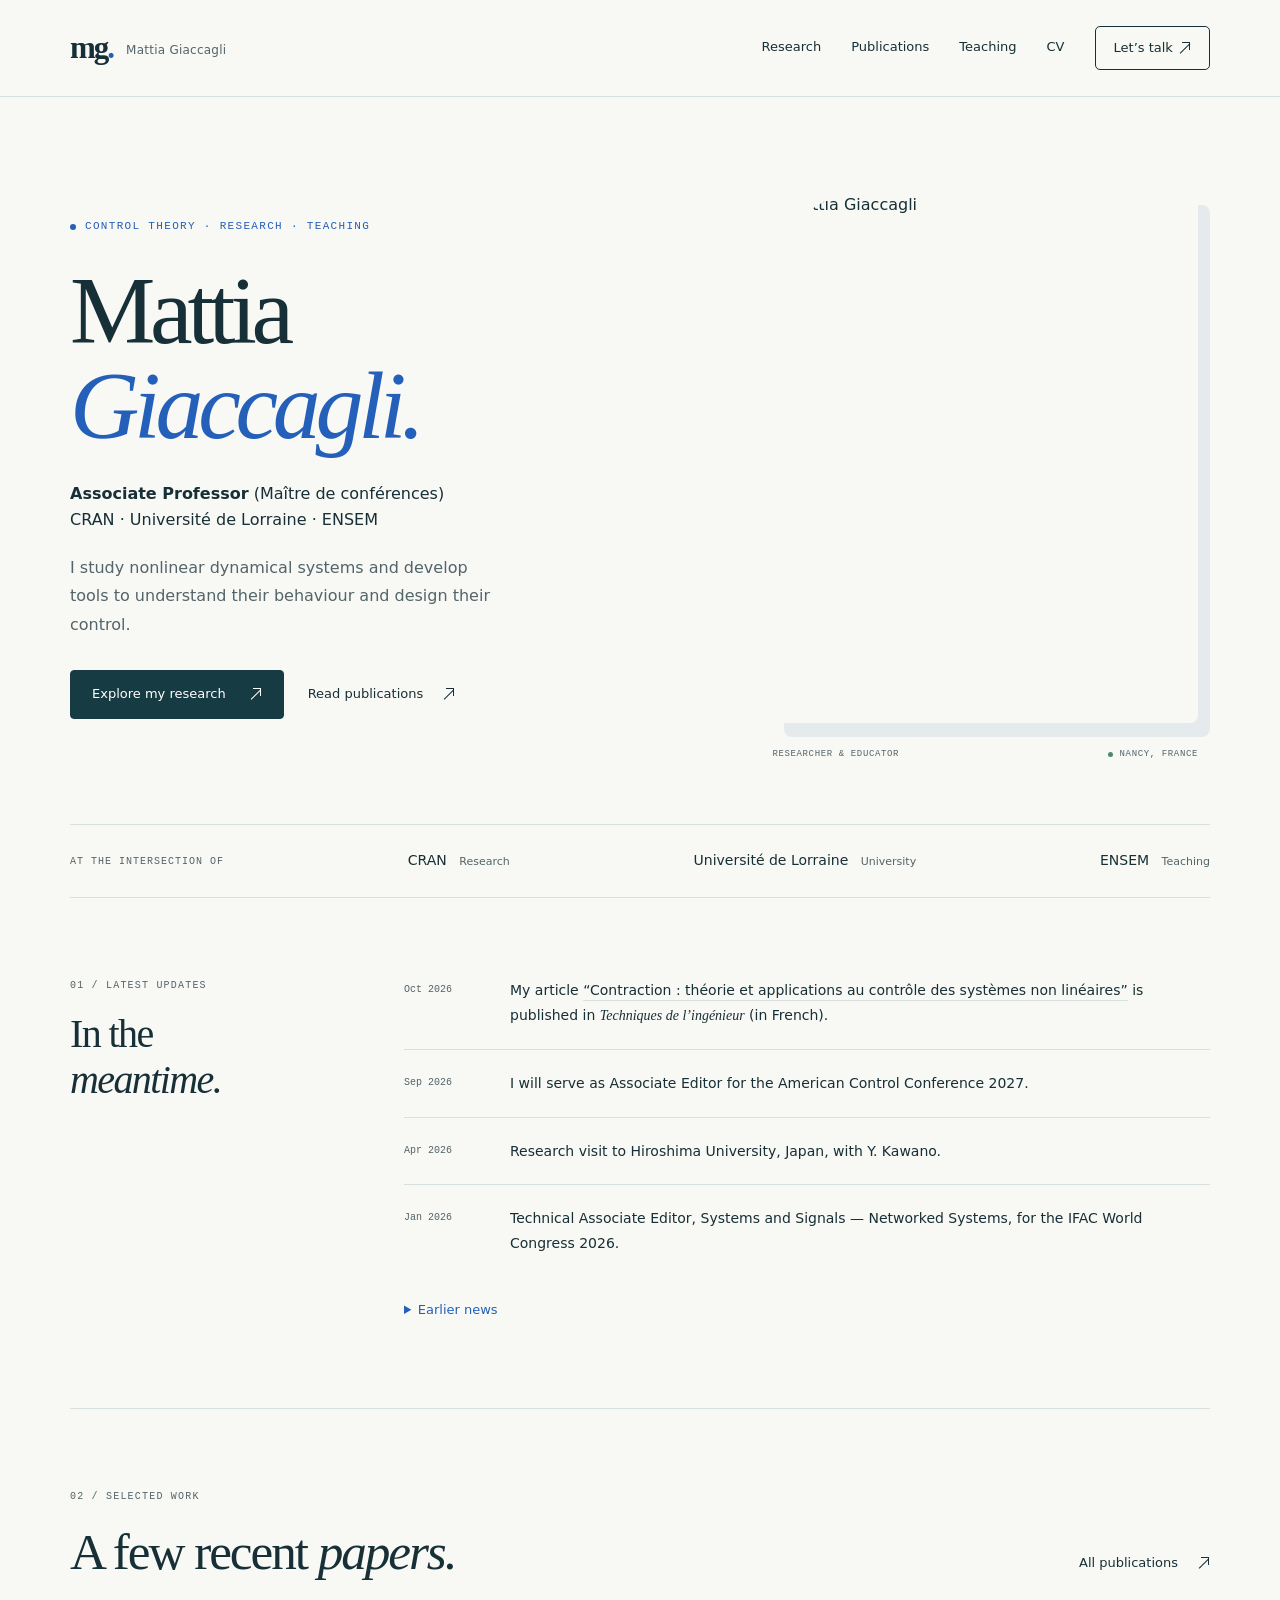
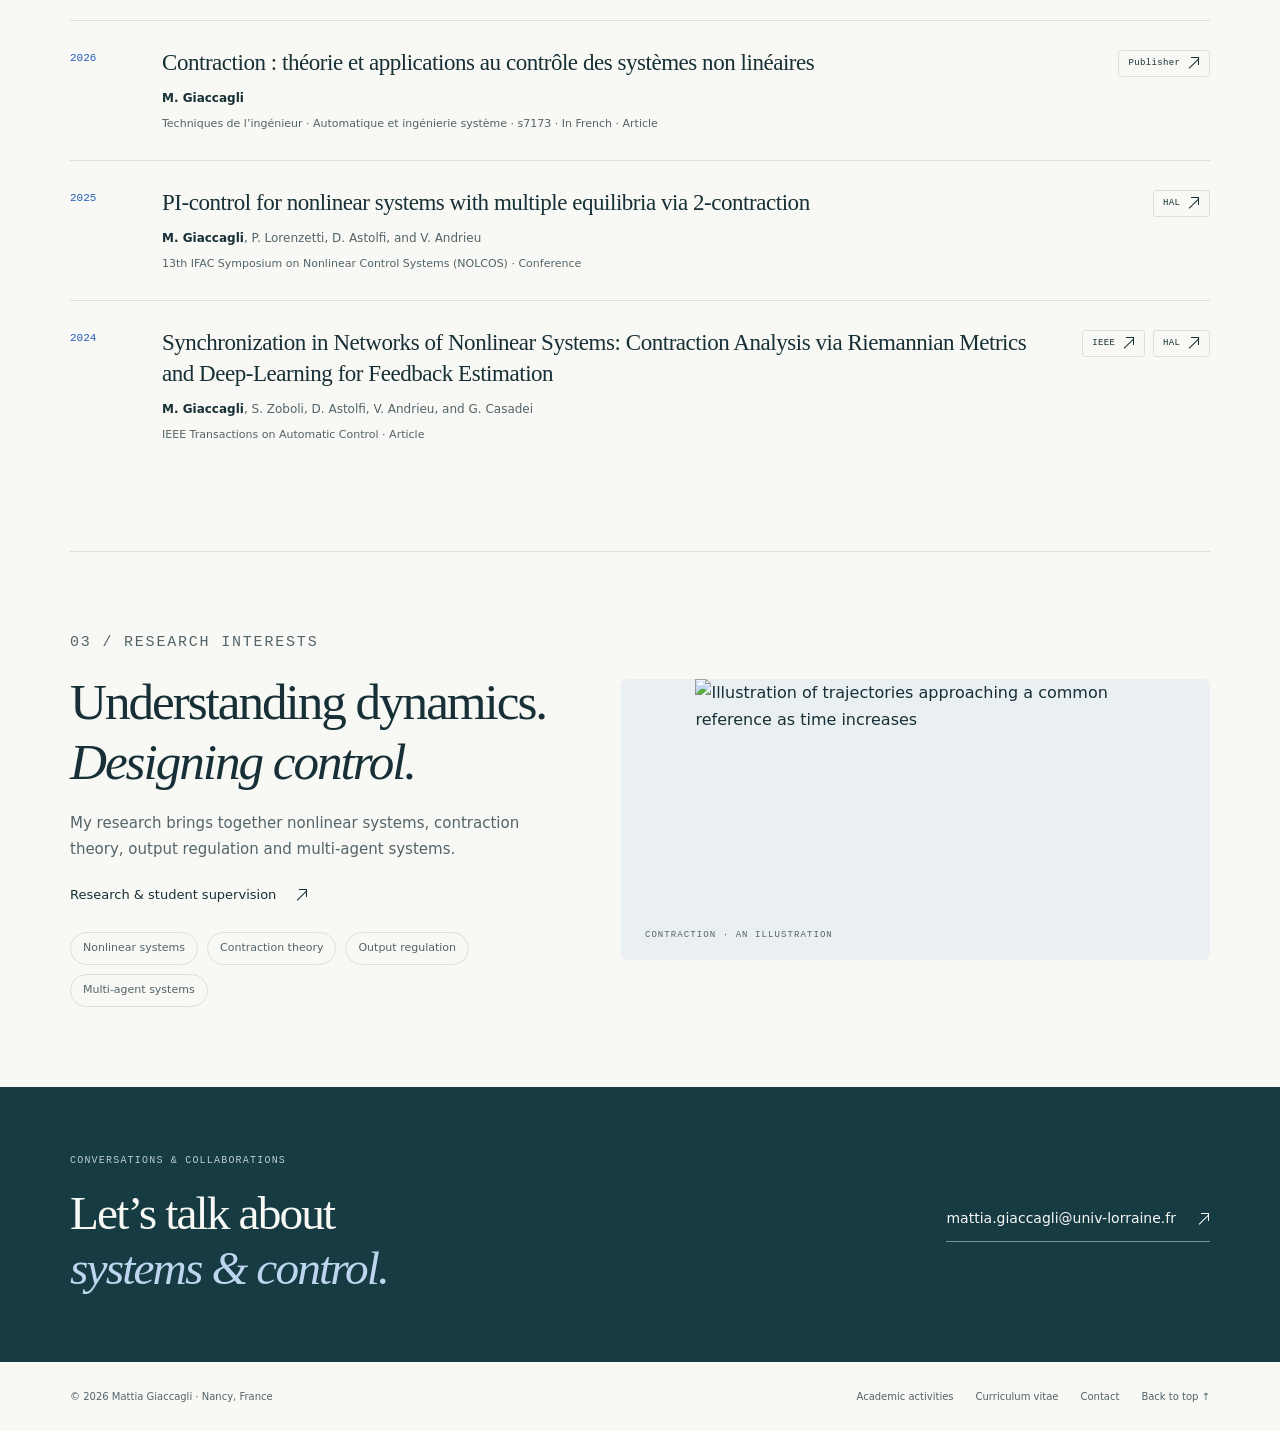
==== index.html @ fae95ce9 "Add files via upload" ====
<!doctype html>
<html lang="en" id="top"><head>
<meta charset="utf-8"><meta name="viewport" content="width=device-width,initial-scale=1">
<meta name="description" content="Mattia Giaccagli, Associate Professor in control engineering at CRAN, Université de Lorraine and ENSEM. Research, publications and teaching.">
<meta name="theme-color" content="#173b43"><meta name="color-scheme" content="light">
<meta property="og:type" content="website"><meta property="og:title" content="Mattia Giaccagli — Control theory, research &amp; teaching"><meta property="og:description" content="Mattia Giaccagli, Associate Professor in control engineering at CRAN, Université de Lorraine and ENSEM. Research, publications and teaching.">
<title>Mattia Giaccagli — Control theory, research &amp; teaching</title><link rel="icon" href="assets/favicon.svg" type="image/svg+xml"><link rel="stylesheet" href="styles.css"><script src="site.js" defer></script>
</head><body><a class="skip-link" href="#main">Skip to content</a>
<header class="site-header"><div class="wrap header-inner">
  <a class="brand" href="index.html" aria-label="Mattia Giaccagli — Home">mg<span>.</span><span class="brand-label">Mattia Giaccagli</span></a>
  <button type="button" class="menu-toggle" aria-controls="main-navigation" aria-expanded="false">Menu +</button>
  <nav class="main-nav" id="main-navigation" aria-label="Main navigation"><a href="research.html">Research</a><a href="publications.html">Publications</a><a href="teaching.html">Teaching</a><a href="cv.html">CV</a><a class="header-contact" href="contact.html">Let’s talk <span aria-hidden="true" class="arrow">↗</span></a></nav>
</div></header><main id="main"><div class="wrap"><section class="hero" aria-labelledby="home-heading">
<div><p class="eyebrow">Control theory · Research · Teaching</p>
<h1 id="home-heading">Mattia<br><em>Giaccagli.</em></h1>
<p class="hero-role"><strong>Associate Professor</strong> <span lang="fr">(Maître de conférences)</span><br>CRAN · Université de Lorraine · ENSEM</p>
<p class="hero-description">I study nonlinear dynamical systems and develop tools to understand their behaviour and design their control.</p>
<div class="actions"><a href="research.html" class="button">Explore my research<span aria-hidden="true" class="arrow">↗</span></a><a href="publications.html" class="text-link">Read publications<span aria-hidden="true" class="arrow">↗</span></a></div></div>
<div class="portrait-stage"><img class="flow" src="assets/flow.svg" alt="" aria-hidden="true"><figure class="portrait"><img src="assets/portrait.jpg" alt="Mattia Giaccagli" width="1120" height="1526" fetchpriority="high"><figcaption><span>Researcher & educator</span><span class="location">Nancy, France</span></figcaption></figure></div>
</section><div class="affiliations" aria-label="Affiliations"><span class="affiliation-label">At the intersection of</span><a href="http://www.cran.univ-lorraine.fr/" target="_blank" rel="noopener noreferrer">CRAN <span>Research</span></a><a href="https://www.univ-lorraine.fr/" target="_blank" rel="noopener noreferrer">Université de Lorraine <span>University</span></a><a href="https://ensem.univ-lorraine.fr/" target="_blank" rel="noopener noreferrer">ENSEM <span>Teaching</span></a></div>
<section class="section section-grid" aria-labelledby="latest-heading"><div><p class="section-kicker">01 / Latest updates</p><h2 id="latest-heading">In the<br><em>meantime.</em></h2></div><div><ol class="news-list"><li class="news-item"><time class="news-date">Oct 2026</time><p>My article <a href="https://www.techniques-ingenieur.fr/ressources-documentaires/automatique-robotique-th16/automatique-et-ingenierie-systeme-ti660/contraction-theorie-et-applications-au-controle-des-systemes-non-lineaires-s7173" target="_blank" rel="noopener noreferrer">“Contraction : théorie et applications au contrôle des systèmes non linéaires”</a> is published in <em>Techniques de l’ingénieur</em> (in French).</p></li><li class="news-item"><time class="news-date">Sep 2026</time><p>I will serve as Associate Editor for the American Control Conference 2027.</p></li><li class="news-item"><time class="news-date">Apr 2026</time><p>Research visit to Hiroshima University, Japan, with Y. Kawano.</p></li><li class="news-item"><time class="news-date">Jan 2026</time><p>Technical Associate Editor, Systems and Signals — Networked Systems, for the IFAC World Congress 2026.</p></li></ol><details class="archive-toggle"><summary>Earlier news</summary><ol class="news-list"><li class="news-item"><time class="news-date">Nov 2025</time><p>Associate Editor for the European Control Conference 2026.</p></li><li class="news-item"><time class="news-date">Nov 2025</time><p>Associate Editor for the 27th International Symposium on Mathematical Theory of Networks and Systems (MTNS).</p></li><li class="news-item"><time class="news-date">Sep 2025</time><p>I became pedagogical director of the “Numerical Systems” master’s programme at ENSEM, Université de Lorraine.</p></li><li class="news-item"><time class="news-date">Jul 2025</time><p>NOLCOS in Reykjavík, Iceland: presentation on integral control for systems with multiple equilibria via 2-contraction.</p></li><li class="news-item"><time class="news-date">Mar 2025</time><p>“Low-gain integral control for average set-point tracking”, with P. Lorenzetti, R. Postoyan and D. Nešić, accepted at NOLCOS.</p></li><li class="news-item"><time class="news-date">Mar 2025</time><p>“PI-control for nonlinear systems with multiple equilibria via 2-contraction”, with P. Lorenzetti, D. Astolfi and V. Andrieu, accepted at NOLCOS.</p></li><li class="news-item"><time class="news-date">Dec 2024</time><p>CDC in Milan: two invited sessions on contraction theory, organized with G. Russo, D. Astolfi and F. Bullo.</p></li><li class="news-item"><time class="news-date">Jul 2024</time><p>“Linear output regulation of discrete-time networked systems subject to stochastic packet drops”, with V. S. Varma and D. Astolfi, accepted at CDC.</p></li><li class="news-item"><time class="news-date">Jun 2024</time><p>“Some LMIs for the design of dynamic output feedback contractive controllers for a class of nonlinear systems”, with M. Jungers and S. Tarbouriech, accepted at MICNON.</p></li><li class="news-item"><time class="news-date">May 2024</time><p>“Singularly perturbed k-contractive linear systems”, with P. Lorenzetti, I. C. Morarescu and R. Postoyan, accepted in IEEE Control Systems Letters.</p></li><li class="news-item"><time class="news-date">May 2024</time><p>“Synchronization in Networks of Nonlinear Systems: Contraction Analysis via Riemannian Metrics and Deep-Learning for Feedback Estimation”, with S. Zoboli, D. Astolfi, V. Andrieu and G. Casadei, accepted in IEEE Transactions on Automatic Control.</p></li><li class="news-item"><time class="news-date">Jan 2024</time><p>“Incremental stabilization of cascade nonlinear systems and harmonic regulation: a forwarding-based design”, with D. Astolfi, V. Andrieu and L. Marconi, accepted in IEEE Transactions on Automatic Control.</p></li></ol></details></div></section>
<section class="section" aria-labelledby="selected-heading"><div class="section-head"><div><p class="section-kicker">02 / Selected work</p><h2 id="selected-heading">A few recent <em>papers.</em></h2></div><a href="publications.html" class="text-link">All publications<span aria-hidden="true" class="arrow">↗</span></a></div><article class="paper-row" id="journal-1" data-kind="journal">
  <div class="paper-year">2026</div>
  <div><h3 class="paper-title"><a href="https://www.techniques-ingenieur.fr/ressources-documentaires/automatique-robotique-th16/automatique-et-ingenierie-systeme-ti660/contraction-theorie-et-applications-au-controle-des-systemes-non-lineaires-s7173" target="_blank" rel="noopener noreferrer">Contraction : théorie et applications au contrôle des systèmes non linéaires</a></h3><p class="paper-authors"><strong>M. Giaccagli</strong></p><p class="paper-venue">Techniques de l’ingénieur · Automatique et ingénierie système · s7173 · In French · Article</p></div>
  <div class="paper-links" aria-label="Links for Contraction : théorie et applications au contrôle des systèmes non linéaires"><a href="https://www.techniques-ingenieur.fr/ressources-documentaires/automatique-robotique-th16/automatique-et-ingenierie-systeme-ti660/contraction-theorie-et-applications-au-controle-des-systemes-non-lineaires-s7173" target="_blank" rel="noopener noreferrer">Publisher <span aria-hidden="true" class="arrow">↗</span></a></div>
</article><article class="paper-row" id="conference-1" data-kind="conference">
  <div class="paper-year">2025</div>
  <div><h3 class="paper-title"><a href="https://hal.science/hal-05053341/document" target="_blank" rel="noopener noreferrer">PI-control for nonlinear systems with multiple equilibria via 2-contraction</a></h3><p class="paper-authors"><strong>M. Giaccagli</strong>, P. Lorenzetti, D. Astolfi, and V. Andrieu</p><p class="paper-venue">13th IFAC Symposium on Nonlinear Control Systems (NOLCOS) · Conference</p></div>
  <div class="paper-links" aria-label="Links for PI-control for nonlinear systems with multiple equilibria via 2-contraction"><a href="https://hal.science/hal-05053341/document" target="_blank" rel="noopener noreferrer">HAL <span aria-hidden="true" class="arrow">↗</span></a></div>
</article><article class="paper-row" id="journal-3" data-kind="journal">
  <div class="paper-year">2024</div>
  <div><h3 class="paper-title"><a href="https://ieeexplore.ieee.org/abstract/document/10541048" target="_blank" rel="noopener noreferrer">Synchronization in Networks of Nonlinear Systems: Contraction Analysis via Riemannian Metrics and Deep-Learning for Feedback Estimation</a></h3><p class="paper-authors"><strong>M. Giaccagli</strong>, S. Zoboli, D. Astolfi, V. Andrieu, and G. Casadei</p><p class="paper-venue">IEEE Transactions on Automatic Control · Article</p></div>
  <div class="paper-links" aria-label="Links for Synchronization in Networks of Nonlinear Systems: Contraction Analysis via Riemannian Metrics and Deep-Learning for Feedback Estimation"><a href="https://ieeexplore.ieee.org/abstract/document/10541048" target="_blank" rel="noopener noreferrer">IEEE <span aria-hidden="true" class="arrow">↗</span></a><a href="https://hal.archives-ouvertes.fr/hal-03801100" target="_blank" rel="noopener noreferrer">HAL <span aria-hidden="true" class="arrow">↗</span></a></div>
</article></section>
<section class="section research-band" aria-labelledby="research-heading"><div><p class="section-kicker">03 / Research interests</p><h2 id="research-heading">Understanding dynamics.<br><em>Designing control.</em></h2><p>My research brings together nonlinear systems, contraction theory, output regulation and multi-agent systems.</p><a href="research.html" class="text-link">Research & student supervision<span aria-hidden="true" class="arrow">↗</span></a><div class="tags"><span class="tag">Nonlinear systems</span><span class="tag">Contraction theory</span><span class="tag">Output regulation</span><span class="tag">Multi-agent systems</span></div></div><div class="research-visual"><img src="assets/contraction.svg" alt="Illustration of trajectories approaching a common reference as time increases" width="500" height="320" loading="lazy"><span class="visual-label">Contraction · An illustration</span></div></section></div></main><section class="contact-band" aria-labelledby="contact-heading"><div class="wrap contact-band-inner"><div><p class="section-kicker">Conversations & collaborations</p><h2 id="contact-heading">Let’s talk about<br><em>systems & control.</em></h2></div><a href="mailto:mattia.giaccagli@univ-lorraine.fr">mattia.giaccagli@univ-lorraine.fr<span aria-hidden="true" class="arrow">↗</span></a></div></section><footer class="site-footer"><div class="wrap footer-inner"><span>© 2026 Mattia Giaccagli · Nancy, France</span><div class="footer-links"><a href="activities.html">Academic activities</a><a href="cv.html">Curriculum vitae</a><a href="contact.html">Contact</a><a href="#top">Back to top ↑</a></div></div></footer></body></html>
---- styles.css ----
/* Original design for Mattia Giaccagli. No external fonts or dependencies. */
:root{--paper:#f8f8f4;--card:#fff;--ink:#172f36;--muted:#53646a;--accent:#245fba;--soft:#eaf0f6;--line:#d8dfdf;--deep:#173b43;--serif:Georgia,'Times New Roman',serif;--sans:system-ui,-apple-system,BlinkMacSystemFont,'Segoe UI',sans-serif;--mono:ui-monospace,SFMono-Regular,Consolas,monospace;--width:1140px}
*{box-sizing:border-box}html{scroll-behavior:smooth;scroll-padding-top:100px}body{margin:0;background:var(--paper);color:var(--ink);font-family:var(--sans);font-size:16px;line-height:1.7;-webkit-font-smoothing:antialiased}::selection{background:#c6d9ef}a{color:inherit;text-decoration-thickness:1px;text-underline-offset:5px}button,input,select{font:inherit}button,a,input,select,summary{-webkit-tap-highlight-color:transparent}button{cursor:pointer}a:focus-visible,button:focus-visible,input:focus-visible,select:focus-visible,summary:focus-visible{outline:3px solid var(--accent);outline-offset:5px}img,svg{max-width:100%;height:auto}img{display:block}h1,h2,h3,h4,p{margin-top:0}h1,h2,h3,h4{line-height:1.16;font-weight:500}h1,h2{font-family:var(--serif)}h1{font-size:clamp(3rem,6vw,5.4rem);letter-spacing:-.05em;margin-bottom:28px}h2{font-size:clamp(2rem,4vw,3.5rem);letter-spacing:-.04em}h3{font-size:1.3rem;letter-spacing:-.02em}p{margin-bottom:1.2em}em{font-family:var(--serif)}[hidden]{display:none!important}.wrap{width:min(var(--width),calc(100% - 96px));margin-inline:auto}.skip-link{position:fixed;top:-100px;left:20px;z-index:99;background:var(--deep);color:white;padding:12px 20px}.skip-link:focus{top:12px}.site-header{border-bottom:1px solid var(--line);background:var(--paper);position:relative;z-index:10}.header-inner{display:flex;align-items:center;gap:36px;min-height:96px}.brand{font-family:var(--serif);font-size:31px;letter-spacing:-2px;font-weight:bold;text-decoration:none;white-space:nowrap}.brand span{color:var(--accent)}.brand-label{font-family:var(--sans);font-size:12px;font-weight:500;letter-spacing:.02em;color:var(--muted);margin-left:13px;vertical-align:middle}.main-nav{display:flex;align-items:center;gap:30px;margin-left:auto}.main-nav a{font-size:13px;font-weight:500;text-decoration:none;padding:8px 0;border-bottom:1px solid transparent}.main-nav a:hover,.main-nav a[aria-current=page]{color:var(--accent);border-color:var(--accent)}.header-contact{padding:10px 18px!important;border:1px solid var(--ink)!important;border-radius:5px}.header-contact:hover{background:var(--deep);color:white!important}.menu-toggle{display:none;border:1px solid var(--line);padding:8px 14px;background:transparent;border-radius:4px;color:var(--ink);font-size:13px}.eyebrow{font-family:var(--mono);font-size:11px;line-height:1.5;font-weight:500;letter-spacing:.12em;text-transform:uppercase;color:var(--accent);display:flex;gap:9px;align-items:center;margin-bottom:28px}.eyebrow::before{content:'';width:6px;height:6px;border-radius:50%;background:currentColor;display:inline-block;flex-shrink:0}.hero{display:grid;grid-template-columns:1.12fr 1fr;gap:64px;align-items:center;padding-block:78px 62px}.hero h1{font-size:clamp(4.4rem,7.5vw,7.1rem);line-height:.99;letter-spacing:-.055em;margin-bottom:28px}.hero h1 em{font-weight:normal;color:var(--accent)}.hero-role{font-size:16px;line-height:1.65;max-width:510px;margin-bottom:20px}.hero-role strong{font-weight:600}.hero-description{font-size:16px;line-height:1.8;max-width:440px;color:var(--muted)}.actions{display:flex;align-items:center;flex-wrap:wrap;gap:24px;margin-top:30px}.button{display:inline-flex;align-items:center;justify-content:center;gap:22px;min-height:49px;padding:12px 21px;background:var(--deep);color:#fff;text-decoration:none;font-size:13px;font-weight:500;border:1px solid var(--deep);border-radius:4px;transition:background .15s,transform .15s}.button:hover{background:#24535f;transform:translateY(-1px)}.button.secondary{background:transparent;color:var(--ink);border-color:var(--line)}.button.secondary:hover{background:var(--soft)}.text-link{display:inline-flex;gap:18px;align-items:center;text-decoration:none;font-size:13px;font-weight:500}.text-link:hover{color:var(--accent)}.arrow{font-size:18px;line-height:1}.portrait-stage{position:relative;padding:8px 12px 0 70px;isolation:isolate}.portrait-stage .flow{position:absolute;inset:-60px auto auto -40px;width:490px;max-width:none;z-index:-1;opacity:.75}.portrait{margin:0;position:relative;padding-top:8px}.portrait img{width:100%;aspect-ratio:4/5;object-fit:cover;object-position:50% 40%;border-radius:96px 8px 8px 8px;box-shadow:12px 14px 0 #e5ebed}.portrait figcaption{display:flex;align-items:center;justify-content:space-between;gap:10px;font-family:var(--mono);font-size:9px;letter-spacing:.07em;text-transform:uppercase;padding-top:24px;color:var(--muted)}.location{display:flex;align-items:center;gap:7px}.location::before{content:'';height:5px;width:5px;border-radius:50%;background:#4f876f}.affiliations{display:flex;align-items:center;justify-content:space-between;gap:30px;padding-block:24px;border-block:1px solid var(--line);margin-bottom:0}.affiliation-label{font:10px var(--mono);letter-spacing:.1em;color:var(--muted);text-transform:uppercase}.affiliations a{font-size:14px;text-decoration:none;font-weight:500}.affiliations a:hover{color:var(--accent)}.affiliations a span{font-size:11px;font-weight:400;color:var(--muted);margin-left:8px}.section{padding-block:80px;border-bottom:1px solid var(--line)}.section:last-child{border-bottom:0}.section-kicker{font:10px/1.5 var(--mono);letter-spacing:.12em;color:var(--muted);text-transform:uppercase;margin-bottom:18px}.section-head{display:flex;align-items:end;justify-content:space-between;gap:30px;margin-bottom:38px}.section-head h2{margin-bottom:0}.section-head .text-link{padding-bottom:7px;white-space:nowrap}.section-grid{display:grid;grid-template-columns:270px 1fr;gap:64px}.section-grid>div>h2{font-size:2.5rem}.news-list{list-style:none;margin:0;padding:0}.news-item{display:grid;grid-template-columns:84px 1fr;gap:22px;padding-block:21px;border-top:1px solid var(--line)}.news-item:first-child{padding-top:0;border-top:0}.news-date{font:10px/1.6 var(--mono);color:var(--muted);padding-top:4px;white-space:nowrap}.news-item p{font-size:14px;margin:0;line-height:1.75}.news-item a{text-decoration-color:var(--line)}.archive-toggle{margin-top:16px}.archive-toggle>summary{font-size:13px;color:var(--accent);cursor:pointer;width:fit-content;padding:7px 0}.archive-toggle .news-list{padding-top:24px}.paper-row{display:grid;grid-template-columns:64px minmax(0,1fr) auto;gap:28px;border-top:1px solid var(--line);padding-block:26px}.paper-year{font:11px var(--mono);color:var(--accent);padding-top:5px}.paper-title{font-family:var(--serif);font-size:23px;line-height:1.35;letter-spacing:-.02em;margin:0 0 10px}.paper-title a{text-decoration:none}.paper-title a:hover{color:var(--accent)}.paper-authors{font-size:12px;color:var(--muted);margin:0 0 7px;line-height:1.7}.paper-authors strong{color:var(--ink);font-weight:600}.paper-venue{font-size:11px;color:var(--muted);margin:0}.paper-links{display:flex;align-items:flex-start;justify-content:flex-end;flex-wrap:wrap;gap:8px;max-width:180px;padding-top:3px}.paper-links a{font-family:var(--mono);font-size:9px;letter-spacing:.04em;text-decoration:none;border:1px solid var(--line);border-radius:3px;padding:5px 9px;white-space:nowrap;transition:background .15s}.paper-links a:hover{background:var(--soft);border-color:var(--accent);color:var(--accent)}.research-band{display:grid;grid-template-columns:1fr 1.2fr;gap:60px;align-items:center}.research-band h2{margin-bottom:20px}.research-band p{font-size:15px;color:var(--muted)}.tags{display:flex;flex-wrap:wrap;gap:9px;margin-top:25px}.tag{font-size:11px;border:1px solid var(--line);border-radius:20px;padding:6px 12px;color:var(--muted)}.research-visual{display:flex;align-items:center;justify-content:center;background:#eaf0f1;border-radius:6px;min-height:260px;position:relative;overflow:hidden}.research-visual img{width:100%;max-width:440px}.research-visual .visual-label{position:absolute;left:24px;bottom:20px;font:9px var(--mono);text-transform:uppercase;letter-spacing:.12em;color:var(--muted)}.contact-band{background:var(--deep);color:var(--paper);margin-top:0;padding-block:66px}.contact-band-inner{display:flex;align-items:center;justify-content:space-between;gap:40px}.contact-band .section-kicker{color:#b9ccd1}.contact-band h2{font-size:clamp(2rem,3.7vw,3.3rem);margin:0}.contact-band h2 em{color:#bdd5ee}.contact-band a{font-size:14px;text-decoration:none;display:inline-flex;align-items:center;gap:20px;border-bottom:1px solid #719197;padding-bottom:10px}.contact-band a:hover{color:#bdd5ee}.site-footer{padding-block:26px}.footer-inner{display:flex;align-items:center;justify-content:space-between;gap:20px;color:var(--muted);font-size:10px}.footer-links{display:flex;gap:22px;flex-wrap:wrap}.footer-links a{text-decoration:none}.footer-links a:hover{color:var(--accent)}.page-intro{padding-block:70px 45px;max-width:780px}.page-intro h1{margin-bottom:25px}.page-intro .lead{font-size:18px;line-height:1.7;color:var(--muted);max-width:700px}.page-intro .eyebrow{margin-bottom:22px}.page-content{padding-bottom:80px}.topic-list{border-top:1px solid var(--line)}.topic{display:grid;grid-template-columns:64px 1fr;gap:24px;padding:30px 0;border-bottom:1px solid var(--line)}.topic-number{font:11px var(--mono);color:var(--accent);padding-top:5px}.topic h3,.topic h2{font:28px var(--serif);letter-spacing:-.03em;margin-bottom:12px}.topic p{color:var(--muted);font-size:14px;max-width:760px;margin:0}.two-columns{display:grid;grid-template-columns:1fr 1fr;gap:65px}.prose{max-width:760px}.prose p{color:var(--muted);font-size:15px;line-height:1.9}.prose a{color:var(--ink);text-decoration-color:var(--line)}.prose a:hover{color:var(--accent)}.subheading{font:31px var(--serif);letter-spacing:-.025em;margin-bottom:24px}.student{padding:24px 0;border-top:1px solid var(--line)}.student h3{font-size:17px;margin-bottom:7px}.student .small-label{font:10px var(--mono);letter-spacing:.04em;color:var(--accent);margin-bottom:10px}.student p{font-size:13px;color:var(--muted);margin-bottom:8px}.student p:last-child{font-size:11px;margin-bottom:0}.student a{text-decoration-color:var(--line)}.callout{padding:30px;background:var(--soft);border-radius:5px;margin-top:35px}.callout h3{font:24px var(--serif);margin-bottom:12px}.callout p{color:var(--muted);font-size:14px}.callout p:last-child{margin-bottom:0}.filter-controls{padding:22px 0 28px;border-block:1px solid var(--line);margin-bottom:20px;display:flex;gap:16px;align-items:center;justify-content:space-between}.filter-buttons{display:flex;gap:6px;flex-wrap:wrap}.filter-button{border:1px solid transparent;background:transparent;color:var(--muted);border-radius:4px;padding:8px 14px;font-size:12px;min-height:40px}.filter-button:hover{background:var(--soft);color:var(--ink)}.filter-button[aria-pressed=true]{background:var(--deep);color:white}.search-input{min-width:220px;width:280px;background:var(--card);border:1px solid var(--line);color:var(--ink);padding:10px 14px;border-radius:4px;font-size:12px;min-height:42px}.search-input::placeholder{color:var(--muted)}.results-count{font:10px var(--mono);color:var(--muted);margin:20px 0}.empty-state{padding:48px 0;color:var(--muted);text-align:center}.sr-only{position:absolute;width:1px;height:1px;padding:0;margin:-1px;overflow:hidden;clip:rect(0,0,0,0);white-space:nowrap;border:0}.course{display:grid;grid-template-columns:60px 1fr 150px;gap:24px;padding:33px 0;border-top:1px solid var(--line)}.course h3{font:30px var(--serif);margin-bottom:10px;letter-spacing:-.025em}.course p{font-size:14px;color:var(--muted);max-width:650px;margin-bottom:0}.course-label{font:10px/1.8 var(--mono);letter-spacing:.06em;color:var(--accent);text-align:right;text-transform:uppercase;padding-top:5px}.timeline{list-style:none;margin:0;padding:0}.timeline li{display:grid;grid-template-columns:135px 1fr;gap:32px;border-top:1px solid var(--line);padding:26px 0}.timeline-date{font:11px/1.7 var(--mono);color:var(--accent);padding-top:4px}.timeline h3{font-size:18px;margin-bottom:8px}.timeline p{font-size:13px;color:var(--muted);margin-bottom:8px}.timeline a{text-decoration-color:var(--line)}.timeline .detail{font-size:12px}.simple-list{padding-left:18px;font-size:14px;color:var(--muted)}.simple-list li{padding:6px 0}.service-list{list-style:none;padding:0;margin:0}.service-list li{padding:17px 0;border-top:1px solid var(--line);font-size:14px;line-height:1.7}.service-list strong{font-weight:600}.service-list small{display:block;color:var(--muted);font-size:12px;margin-top:5px}.contact-grid{display:grid;grid-template-columns:1.1fr 1fr;gap:90px;padding-bottom:65px}.contact-email{font-family:var(--serif);font-size:clamp(1.3rem,2.4vw,2.1rem);line-height:1.5;letter-spacing:-.04em;text-decoration:none;overflow-wrap:anywhere;color:var(--accent);display:inline-block;margin-bottom:22px}.contact-details{font-size:14px;color:var(--muted)}.contact-details p{margin-bottom:20px}.contact-details strong{font-weight:500;color:var(--ink)}.contact-details a{text-decoration-color:var(--line)}.contact-details address{font-style:normal;margin-bottom:24px}.contact-aside{border-left:1px solid var(--line);padding-left:45px}.contact-aside h2{font-size:30px}.contact-aside p{font-size:14px;color:var(--muted)}.language-list{display:flex;flex-wrap:wrap;gap:15px}.language-list span{font-size:12px;color:var(--muted)}.language-list strong{display:block;color:var(--ink);font-size:15px;font-weight:500}.page-links{display:flex;gap:25px;flex-wrap:wrap;margin-top:28px}.not-found{text-align:center;padding-block:100px;max-width:600px}.not-found h1{font-size:7rem;color:var(--accent);margin:0 0 20px}.section.compact{padding-block:50px}.hero,.section,.page-intro{animation:appear .5s ease-out both}@keyframes appear{from{opacity:.4;transform:translateY(9px)}to{opacity:1;transform:translateY(0)}}
@media(min-width:1450px){.hero{padding-block:95px 80px}.hero h1{font-size:7.5rem}}
@media(max-width:1050px){.wrap{width:calc(100% - 64px)}.header-inner{gap:20px}.main-nav{gap:21px}.brand-label{display:none}.hero{gap:30px}.hero h1{font-size:clamp(4rem,8.4vw,6rem)}.portrait-stage{padding-left:34px}.portrait-stage .flow{left:-60px;width:420px}.affiliations a span{display:none}.section-grid{grid-template-columns:200px 1fr;gap:40px}.paper-row{gap:20px}.research-band{gap:40px}.contact-grid{gap:50px}.contact-band-inner{gap:30px}.contact-band a{font-size:12px}}
@media(max-width:760px){.wrap{width:calc(100% - 40px)}.header-inner{min-height:78px;flex-wrap:wrap;gap:0}.brand{font-size:28px}.brand-label{display:inline;font-size:10px;margin-left:9px;letter-spacing:0}.main-nav{gap:18px;width:100%;padding:5px 0 19px;margin:0;flex-wrap:wrap}.main-nav a{font-size:12px}.main-nav .header-contact{padding:6px 12px!important}.js .menu-toggle{display:block;margin-left:auto}.js .main-nav{display:none}.js .main-nav.is-open{display:flex}.hero{grid-template-columns:1fr;gap:36px;padding-block:43px 38px}.hero h1{font-size:clamp(4.2rem,14vw,6rem);margin-bottom:24px}.hero .eyebrow{font-size:10px;margin-bottom:24px}.hero-role,.hero-description{font-size:14px;max-width:540px}.hero-description{margin-bottom:0}.actions{gap:20px;margin-top:25px}.portrait-stage{max-width:360px;width:85%;padding:0 0 0 20px;margin:auto}.portrait-stage .flow{width:390px;max-width:calc(100% + 60px);left:-42px;top:-30px}.portrait img{aspect-ratio:4/4.4;object-position:50% 28%;border-radius:75px 6px 6px 6px}.portrait figcaption{font-size:8px;letter-spacing:.03em}.affiliations{gap:15px;padding-block:20px;flex-wrap:wrap;justify-content:flex-start}.affiliation-label{width:100%;font-size:9px}.affiliations a{font-size:12px}.affiliations a span{display:none}.section{padding-block:48px}.section-grid{grid-template-columns:1fr;gap:25px}.section-grid>div>h2{font-size:2.3rem;margin-bottom:8px}.section-kicker{margin-bottom:13px}.news-item{grid-template-columns:68px 1fr;gap:13px;padding-block:17px}.news-date{font-size:9px}.news-item p{font-size:12px}.section-head{align-items:start;gap:15px;flex-wrap:wrap;margin-bottom:27px}.section-head h2{font-size:2.2rem}.section-head .text-link{font-size:11px}.paper-row{grid-template-columns:42px 1fr;gap:10px 14px;padding-block:23px}.paper-title{font-size:20px}.paper-year{font-size:10px}.paper-authors{font-size:11px}.paper-venue{font-size:10px}.paper-links{grid-column:2;justify-content:flex-start;max-width:none;padding-top:0}.paper-links a{font-size:8px}.research-band{grid-template-columns:1fr;gap:30px}.research-band h2{font-size:2.4rem}.research-band p{font-size:14px}.research-visual{min-height:230px}.contact-band{padding-block:42px}.contact-band-inner{display:block}.contact-band h2{font-size:2.5rem;margin-bottom:30px}.contact-band a{font-size:12px;overflow-wrap:anywhere;gap:13px}.footer-inner{align-items:flex-start;flex-direction:column;gap:14px;font-size:9px}.footer-links{gap:18px}.page-intro{padding-block:43px 30px}.page-intro h1{font-size:3.2rem}.page-intro .lead{font-size:16px}.page-content{padding-bottom:50px}.two-columns{grid-template-columns:1fr;gap:35px}.topic{grid-template-columns:38px 1fr;gap:16px;padding-block:25px}.topic h3,.topic h2{font-size:25px}.topic p{font-size:13px}.callout{padding:24px}.filter-controls{align-items:stretch;flex-direction:column;gap:16px;padding-block:18px}.search-input{width:100%;min-width:0}.filter-button{font-size:11px;padding:7px 12px}.course{grid-template-columns:35px 1fr;gap:16px;padding-block:26px}.course h3{font-size:25px}.course p{font-size:13px}.course-label{grid-column:2;text-align:left;padding:0}.timeline li{grid-template-columns:1fr;gap:8px;padding-block:24px}.timeline h3{font-size:17px}.timeline-date{font-size:10px}.timeline p{font-size:12px}.contact-grid{grid-template-columns:1fr;gap:35px;padding-bottom:40px}.contact-aside{padding:30px 0 0;border-left:0;border-top:1px solid var(--line)}.contact-email{font-size:clamp(1.3rem,5.3vw,2rem)}.subheading{font-size:28px}.prose p{font-size:14px}}
@media(prefers-reduced-motion:reduce){html{scroll-behavior:auto}*,*::before,*::after{animation:none!important;transition:none!important}}
@media print{body{background:white;font-size:11pt}.wrap{width:100%}.site-header,.contact-band,.site-footer,.filter-controls,.menu-toggle,.actions,.flow,.research-visual{display:none!important}.page-intro{padding-block:20px}.section{padding-block:20px;break-inside:avoid}.paper-row,.timeline li,.student{break-inside:avoid}.paper-row[hidden]{display:grid!important}.page-content{padding-bottom:0}a{color:inherit}.paper-title{font-size:15pt}}

/* Draw link arrows with CSS to work without symbol fonts. */
.arrow{display:inline-block;position:relative;width:14px;height:14px;flex-shrink:0;font-size:0;vertical-align:middle}.arrow::before{content:"";position:absolute;left:1px;top:7px;width:14px;height:1px;background:currentColor;transform:rotate(-45deg);transform-origin:center}.arrow::after{content:"";position:absolute;right:1px;top:1px;width:7px;height:7px;border-top:1px solid currentColor;border-right:1px solid currentColor}.brand .brand-label{color:var(--muted)}

@media(max-width:760px){.actions{gap:16px}.actions .button{padding-inline:16px;font-size:12px;gap:14px}.actions .text-link{font-size:12px;gap:12px}}
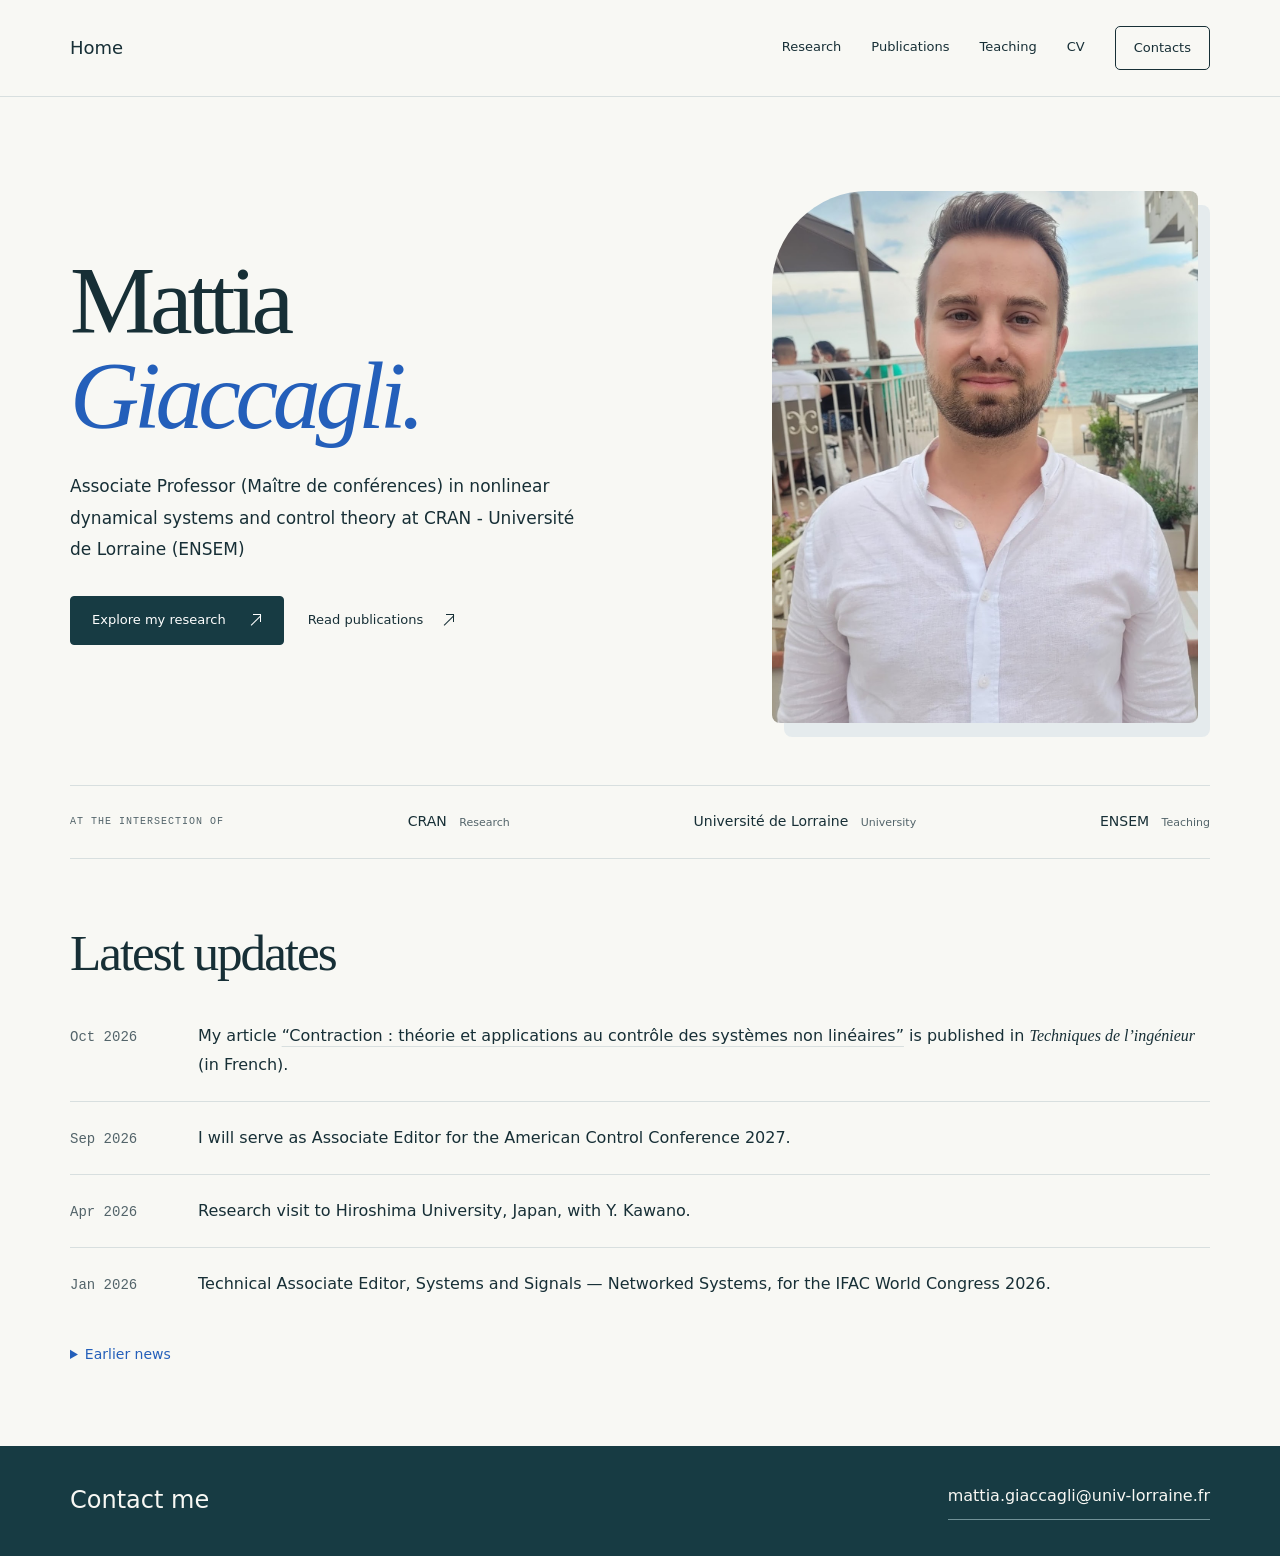
==== commit 3880069f: "Add files via upload" ====
--- a/index.html
+++ b/index.html
@@ -1,35 +1,213 @@
 <!doctype html>
-<html lang="en" id="top"><head>
-<meta charset="utf-8"><meta name="viewport" content="width=device-width,initial-scale=1">
-<meta name="description" content="Mattia Giaccagli, Associate Professor in control engineering at CRAN, Université de Lorraine and ENSEM. Research, publications and teaching.">
-<meta name="theme-color" content="#173b43"><meta name="color-scheme" content="light">
-<meta property="og:type" content="website"><meta property="og:title" content="Mattia Giaccagli — Control theory, research &amp; teaching"><meta property="og:description" content="Mattia Giaccagli, Associate Professor in control engineering at CRAN, Université de Lorraine and ENSEM. Research, publications and teaching.">
-<title>Mattia Giaccagli — Control theory, research &amp; teaching</title><link rel="icon" href="assets/favicon.svg" type="image/svg+xml"><link rel="stylesheet" href="styles.css"><script src="site.js" defer></script>
-</head><body><a class="skip-link" href="#main">Skip to content</a>
-<header class="site-header"><div class="wrap header-inner">
-  <a class="brand" href="index.html" aria-label="Mattia Giaccagli — Home">mg<span>.</span><span class="brand-label">Mattia Giaccagli</span></a>
-  <button type="button" class="menu-toggle" aria-controls="main-navigation" aria-expanded="false">Menu +</button>
-  <nav class="main-nav" id="main-navigation" aria-label="Main navigation"><a href="research.html">Research</a><a href="publications.html">Publications</a><a href="teaching.html">Teaching</a><a href="cv.html">CV</a><a class="header-contact" href="contact.html">Let’s talk <span aria-hidden="true" class="arrow">↗</span></a></nav>
-</div></header><main id="main"><div class="wrap"><section class="hero" aria-labelledby="home-heading">
-<div><p class="eyebrow">Control theory · Research · Teaching</p>
-<h1 id="home-heading">Mattia<br><em>Giaccagli.</em></h1>
-<p class="hero-role"><strong>Associate Professor</strong> <span lang="fr">(Maître de conférences)</span><br>CRAN · Université de Lorraine · ENSEM</p>
-<p class="hero-description">I study nonlinear dynamical systems and develop tools to understand their behaviour and design their control.</p>
-<div class="actions"><a href="research.html" class="button">Explore my research<span aria-hidden="true" class="arrow">↗</span></a><a href="publications.html" class="text-link">Read publications<span aria-hidden="true" class="arrow">↗</span></a></div></div>
-<div class="portrait-stage"><img class="flow" src="assets/flow.svg" alt="" aria-hidden="true"><figure class="portrait"><img src="assets/portrait.jpg" alt="Mattia Giaccagli" width="1120" height="1526" fetchpriority="high"><figcaption><span>Researcher & educator</span><span class="location">Nancy, France</span></figcaption></figure></div>
-</section><div class="affiliations" aria-label="Affiliations"><span class="affiliation-label">At the intersection of</span><a href="http://www.cran.univ-lorraine.fr/" target="_blank" rel="noopener noreferrer">CRAN <span>Research</span></a><a href="https://www.univ-lorraine.fr/" target="_blank" rel="noopener noreferrer">Université de Lorraine <span>University</span></a><a href="https://ensem.univ-lorraine.fr/" target="_blank" rel="noopener noreferrer">ENSEM <span>Teaching</span></a></div>
-<section class="section section-grid" aria-labelledby="latest-heading"><div><p class="section-kicker">01 / Latest updates</p><h2 id="latest-heading">In the<br><em>meantime.</em></h2></div><div><ol class="news-list"><li class="news-item"><time class="news-date">Oct 2026</time><p>My article <a href="https://www.techniques-ingenieur.fr/ressources-documentaires/automatique-robotique-th16/automatique-et-ingenierie-systeme-ti660/contraction-theorie-et-applications-au-controle-des-systemes-non-lineaires-s7173" target="_blank" rel="noopener noreferrer">“Contraction : théorie et applications au contrôle des systèmes non linéaires”</a> is published in <em>Techniques de l’ingénieur</em> (in French).</p></li><li class="news-item"><time class="news-date">Sep 2026</time><p>I will serve as Associate Editor for the American Control Conference 2027.</p></li><li class="news-item"><time class="news-date">Apr 2026</time><p>Research visit to Hiroshima University, Japan, with Y. Kawano.</p></li><li class="news-item"><time class="news-date">Jan 2026</time><p>Technical Associate Editor, Systems and Signals — Networked Systems, for the IFAC World Congress 2026.</p></li></ol><details class="archive-toggle"><summary>Earlier news</summary><ol class="news-list"><li class="news-item"><time class="news-date">Nov 2025</time><p>Associate Editor for the European Control Conference 2026.</p></li><li class="news-item"><time class="news-date">Nov 2025</time><p>Associate Editor for the 27th International Symposium on Mathematical Theory of Networks and Systems (MTNS).</p></li><li class="news-item"><time class="news-date">Sep 2025</time><p>I became pedagogical director of the “Numerical Systems” master’s programme at ENSEM, Université de Lorraine.</p></li><li class="news-item"><time class="news-date">Jul 2025</time><p>NOLCOS in Reykjavík, Iceland: presentation on integral control for systems with multiple equilibria via 2-contraction.</p></li><li class="news-item"><time class="news-date">Mar 2025</time><p>“Low-gain integral control for average set-point tracking”, with P. Lorenzetti, R. Postoyan and D. Nešić, accepted at NOLCOS.</p></li><li class="news-item"><time class="news-date">Mar 2025</time><p>“PI-control for nonlinear systems with multiple equilibria via 2-contraction”, with P. Lorenzetti, D. Astolfi and V. Andrieu, accepted at NOLCOS.</p></li><li class="news-item"><time class="news-date">Dec 2024</time><p>CDC in Milan: two invited sessions on contraction theory, organized with G. Russo, D. Astolfi and F. Bullo.</p></li><li class="news-item"><time class="news-date">Jul 2024</time><p>“Linear output regulation of discrete-time networked systems subject to stochastic packet drops”, with V. S. Varma and D. Astolfi, accepted at CDC.</p></li><li class="news-item"><time class="news-date">Jun 2024</time><p>“Some LMIs for the design of dynamic output feedback contractive controllers for a class of nonlinear systems”, with M. Jungers and S. Tarbouriech, accepted at MICNON.</p></li><li class="news-item"><time class="news-date">May 2024</time><p>“Singularly perturbed k-contractive linear systems”, with P. Lorenzetti, I. C. Morarescu and R. Postoyan, accepted in IEEE Control Systems Letters.</p></li><li class="news-item"><time class="news-date">May 2024</time><p>“Synchronization in Networks of Nonlinear Systems: Contraction Analysis via Riemannian Metrics and Deep-Learning for Feedback Estimation”, with S. Zoboli, D. Astolfi, V. Andrieu and G. Casadei, accepted in IEEE Transactions on Automatic Control.</p></li><li class="news-item"><time class="news-date">Jan 2024</time><p>“Incremental stabilization of cascade nonlinear systems and harmonic regulation: a forwarding-based design”, with D. Astolfi, V. Andrieu and L. Marconi, accepted in IEEE Transactions on Automatic Control.</p></li></ol></details></div></section>
-<section class="section" aria-labelledby="selected-heading"><div class="section-head"><div><p class="section-kicker">02 / Selected work</p><h2 id="selected-heading">A few recent <em>papers.</em></h2></div><a href="publications.html" class="text-link">All publications<span aria-hidden="true" class="arrow">↗</span></a></div><article class="paper-row" id="journal-1" data-kind="journal">
-  <div class="paper-year">2026</div>
-  <div><h3 class="paper-title"><a href="https://www.techniques-ingenieur.fr/ressources-documentaires/automatique-robotique-th16/automatique-et-ingenierie-systeme-ti660/contraction-theorie-et-applications-au-controle-des-systemes-non-lineaires-s7173" target="_blank" rel="noopener noreferrer">Contraction : théorie et applications au contrôle des systèmes non linéaires</a></h3><p class="paper-authors"><strong>M. Giaccagli</strong></p><p class="paper-venue">Techniques de l’ingénieur · Automatique et ingénierie système · s7173 · In French · Article</p></div>
-  <div class="paper-links" aria-label="Links for Contraction : théorie et applications au contrôle des systèmes non linéaires"><a href="https://www.techniques-ingenieur.fr/ressources-documentaires/automatique-robotique-th16/automatique-et-ingenierie-systeme-ti660/contraction-theorie-et-applications-au-controle-des-systemes-non-lineaires-s7173" target="_blank" rel="noopener noreferrer">Publisher <span aria-hidden="true" class="arrow">↗</span></a></div>
-</article><article class="paper-row" id="conference-1" data-kind="conference">
-  <div class="paper-year">2025</div>
-  <div><h3 class="paper-title"><a href="https://hal.science/hal-05053341/document" target="_blank" rel="noopener noreferrer">PI-control for nonlinear systems with multiple equilibria via 2-contraction</a></h3><p class="paper-authors"><strong>M. Giaccagli</strong>, P. Lorenzetti, D. Astolfi, and V. Andrieu</p><p class="paper-venue">13th IFAC Symposium on Nonlinear Control Systems (NOLCOS) · Conference</p></div>
-  <div class="paper-links" aria-label="Links for PI-control for nonlinear systems with multiple equilibria via 2-contraction"><a href="https://hal.science/hal-05053341/document" target="_blank" rel="noopener noreferrer">HAL <span aria-hidden="true" class="arrow">↗</span></a></div>
-</article><article class="paper-row" id="journal-3" data-kind="journal">
-  <div class="paper-year">2024</div>
-  <div><h3 class="paper-title"><a href="https://ieeexplore.ieee.org/abstract/document/10541048" target="_blank" rel="noopener noreferrer">Synchronization in Networks of Nonlinear Systems: Contraction Analysis via Riemannian Metrics and Deep-Learning for Feedback Estimation</a></h3><p class="paper-authors"><strong>M. Giaccagli</strong>, S. Zoboli, D. Astolfi, V. Andrieu, and G. Casadei</p><p class="paper-venue">IEEE Transactions on Automatic Control · Article</p></div>
-  <div class="paper-links" aria-label="Links for Synchronization in Networks of Nonlinear Systems: Contraction Analysis via Riemannian Metrics and Deep-Learning for Feedback Estimation"><a href="https://ieeexplore.ieee.org/abstract/document/10541048" target="_blank" rel="noopener noreferrer">IEEE <span aria-hidden="true" class="arrow">↗</span></a><a href="https://hal.archives-ouvertes.fr/hal-03801100" target="_blank" rel="noopener noreferrer">HAL <span aria-hidden="true" class="arrow">↗</span></a></div>
-</article></section>
-<section class="section research-band" aria-labelledby="research-heading"><div><p class="section-kicker">03 / Research interests</p><h2 id="research-heading">Understanding dynamics.<br><em>Designing control.</em></h2><p>My research brings together nonlinear systems, contraction theory, output regulation and multi-agent systems.</p><a href="research.html" class="text-link">Research & student supervision<span aria-hidden="true" class="arrow">↗</span></a><div class="tags"><span class="tag">Nonlinear systems</span><span class="tag">Contraction theory</span><span class="tag">Output regulation</span><span class="tag">Multi-agent systems</span></div></div><div class="research-visual"><img src="assets/contraction.svg" alt="Illustration of trajectories approaching a common reference as time increases" width="500" height="320" loading="lazy"><span class="visual-label">Contraction · An illustration</span></div></section></div></main><section class="contact-band" aria-labelledby="contact-heading"><div class="wrap contact-band-inner"><div><p class="section-kicker">Conversations & collaborations</p><h2 id="contact-heading">Let’s talk about<br><em>systems & control.</em></h2></div><a href="mailto:mattia.giaccagli@univ-lorraine.fr">mattia.giaccagli@univ-lorraine.fr<span aria-hidden="true" class="arrow">↗</span></a></div></section><footer class="site-footer"><div class="wrap footer-inner"><span>© 2026 Mattia Giaccagli · Nancy, France</span><div class="footer-links"><a href="activities.html">Academic activities</a><a href="cv.html">Curriculum vitae</a><a href="contact.html">Contact</a><a href="#top">Back to top ↑</a></div></div></footer></body></html>+<html lang="en" id="top">
+<head>
+  <meta charset="utf-8">
+  <meta name="viewport" content="width=device-width, initial-scale=1">
+  <meta name="description" content="Mattia Giaccagli, Associate Professor in nonlinear dynamical systems and control theory at CRAN, Université de Lorraine (ENSEM).">
+  <meta name="theme-color" content="#173b43">
+  <meta name="color-scheme" content="light">
+  <meta property="og:type" content="website">
+  <meta property="og:title" content="Mattia Giaccagli — Control theory, research &amp; teaching">
+  <meta property="og:description" content="Mattia Giaccagli, Associate Professor in nonlinear dynamical systems and control theory at CRAN, Université de Lorraine (ENSEM).">
+  <title>Mattia Giaccagli — Control theory, research &amp; teaching</title>
+  <link rel="icon" href="assets/favicon.svg" type="image/svg+xml">
+  <link rel="stylesheet" href="styles.css">
+  <script src="site.js" defer></script>
+</head>
+<body class="homepage">
+  <a class="skip-link" href="#main">Skip to content</a>
+
+  <!-- MAIN NAVIGATION -->
+  <header class="site-header">
+    <div class="wrap header-inner">
+      <a class="home-link" href="index.html" aria-current="page">Home</a>
+      <button type="button" class="menu-toggle" aria-controls="main-navigation" aria-expanded="false">Menu +</button>
+      <nav class="main-nav" id="main-navigation" aria-label="Main navigation">
+        <a href="research.html">Research</a>
+        <a href="publications.html">Publications</a>
+        <a href="teaching.html">Teaching</a>
+        <a href="cv.html">CV</a>
+        <a class="header-contact" href="contact.html">Contacts</a>
+      </nav>
+    </div>
+  </header>
+
+  <main id="main">
+    <div class="wrap">
+      <!-- INTRODUCTION: edit your name and description here. -->
+      <section class="hero" aria-labelledby="home-heading">
+        <div>
+          <h1 id="home-heading">Mattia<br><em>Giaccagli.</em></h1>
+          <p class="hero-role">Associate Professor <span lang="fr">(Maître de conférences)</span> in nonlinear dynamical systems and control theory at CRAN - Université de Lorraine (ENSEM)</p>
+          <div class="actions">
+            <a href="research.html" class="button">Explore my research<span aria-hidden="true" class="arrow">↗</span></a>
+            <a href="publications.html" class="text-link">Read publications<span aria-hidden="true" class="arrow">↗</span></a>
+          </div>
+        </div>
+        <div class="portrait-stage">
+          <figure class="portrait">
+            <img src="assets/portrait.jpg" alt="Mattia Giaccagli" width="1120" height="1526" fetchpriority="high">
+          </figure>
+        </div>
+      </section>
+
+      <div class="affiliations" aria-label="Affiliations">
+        <span class="affiliation-label">At the intersection of</span>
+        <a href="http://www.cran.univ-lorraine.fr/" target="_blank" rel="noopener noreferrer">CRAN <span>Research</span></a>
+        <a href="https://www.univ-lorraine.fr/" target="_blank" rel="noopener noreferrer">Université de Lorraine <span>University</span></a>
+        <a href="https://ensem.univ-lorraine.fr/" target="_blank" rel="noopener noreferrer">ENSEM <span>Teaching</span></a>
+      </div>
+
+      <!-- =============================================================
+           LATEST UPDATES: EDIT YOUR NEWS IN THIS SECTION.
+
+           To change an entry:
+             1. Edit its date on the <time> line.
+             2. Edit its text between <p> and </p>.
+
+           To add an entry:
+             1. Copy one complete <li class="news-item"> ... </li> block.
+             2. Paste it at the top of the list below.
+             3. Change its date and text.
+             4. Move older entries into the Earlier news list if desired.
+
+           For a link, keep the markup <a href="URL">link text</a>
+           and replace URL and link text as needed.
+           ============================================================= -->
+      <section class="section news-section" aria-labelledby="latest-heading">
+        <h2 id="latest-heading">Latest updates</h2>
+
+        <ol class="news-list">
+          <!-- ADD NEW UPDATES HERE, BEFORE THE FIRST NEWS ITEM. -->
+          <li class="news-item">
+            <!-- EDIT NEWS DATE: update both YYYY-MM and the visible month/year. -->
+            <time class="news-date" datetime="2026-10">Oct 2026</time>
+            <!-- EDIT NEWS TEXT: replace the words inside the paragraph below. -->
+            <p>My article <a href="https://www.techniques-ingenieur.fr/ressources-documentaires/automatique-robotique-th16/automatique-et-ingenierie-systeme-ti660/contraction-theorie-et-applications-au-controle-des-systemes-non-lineaires-s7173" target="_blank" rel="noopener noreferrer">“Contraction : théorie et applications au contrôle des systèmes non linéaires”</a> is published in <em>Techniques de l’ingénieur</em> (in French).</p>
+          </li>
+
+          <li class="news-item">
+            <!-- EDIT NEWS DATE: update both YYYY-MM and the visible month/year. -->
+            <time class="news-date" datetime="2026-09">Sep 2026</time>
+            <!-- EDIT NEWS TEXT: replace the words inside the paragraph below. -->
+            <p>I will serve as Associate Editor for the American Control Conference 2027.</p>
+          </li>
+
+          <li class="news-item">
+            <!-- EDIT NEWS DATE: update both YYYY-MM and the visible month/year. -->
+            <time class="news-date" datetime="2026-04">Apr 2026</time>
+            <!-- EDIT NEWS TEXT: replace the words inside the paragraph below. -->
+            <p>Research visit to Hiroshima University, Japan, with Y. Kawano.</p>
+          </li>
+
+          <li class="news-item">
+            <!-- EDIT NEWS DATE: update both YYYY-MM and the visible month/year. -->
+            <time class="news-date" datetime="2026-01">Jan 2026</time>
+            <!-- EDIT NEWS TEXT: replace the words inside the paragraph below. -->
+            <p>Technical Associate Editor, Systems and Signals — Networked Systems, for the IFAC World Congress 2026.</p>
+          </li>
+        </ol>
+
+        <details class="archive-toggle">
+          <summary>Earlier news</summary>
+          <ol class="news-list">
+            <!-- EDIT OR ADD OLDER UPDATES IN THE LIST BELOW. -->
+          <li class="news-item">
+            <!-- EDIT NEWS DATE: update both YYYY-MM and the visible month/year. -->
+            <time class="news-date" datetime="2025-11">Nov 2025</time>
+            <!-- EDIT NEWS TEXT: replace the words inside the paragraph below. -->
+            <p>Associate Editor for the European Control Conference 2026.</p>
+          </li>
+
+          <li class="news-item">
+            <!-- EDIT NEWS DATE: update both YYYY-MM and the visible month/year. -->
+            <time class="news-date" datetime="2025-11">Nov 2025</time>
+            <!-- EDIT NEWS TEXT: replace the words inside the paragraph below. -->
+            <p>Associate Editor for the 27th International Symposium on Mathematical Theory of Networks and Systems (MTNS).</p>
+          </li>
+
+          <li class="news-item">
+            <!-- EDIT NEWS DATE: update both YYYY-MM and the visible month/year. -->
+            <time class="news-date" datetime="2025-09">Sep 2025</time>
+            <!-- EDIT NEWS TEXT: replace the words inside the paragraph below. -->
+            <p>I became pedagogical director of the “Numerical Systems” master’s programme at ENSEM, Université de Lorraine.</p>
+          </li>
+
+          <li class="news-item">
+            <!-- EDIT NEWS DATE: update both YYYY-MM and the visible month/year. -->
+            <time class="news-date" datetime="2025-07">Jul 2025</time>
+            <!-- EDIT NEWS TEXT: replace the words inside the paragraph below. -->
+            <p>NOLCOS in Reykjavík, Iceland: presentation on integral control for systems with multiple equilibria via 2-contraction.</p>
+          </li>
+
+          <li class="news-item">
+            <!-- EDIT NEWS DATE: update both YYYY-MM and the visible month/year. -->
+            <time class="news-date" datetime="2025-03">Mar 2025</time>
+            <!-- EDIT NEWS TEXT: replace the words inside the paragraph below. -->
+            <p>“Low-gain integral control for average set-point tracking”, with P. Lorenzetti, R. Postoyan and D. Nešić, accepted at NOLCOS.</p>
+          </li>
+
+          <li class="news-item">
+            <!-- EDIT NEWS DATE: update both YYYY-MM and the visible month/year. -->
+            <time class="news-date" datetime="2025-03">Mar 2025</time>
+            <!-- EDIT NEWS TEXT: replace the words inside the paragraph below. -->
+            <p>“PI-control for nonlinear systems with multiple equilibria via 2-contraction”, with P. Lorenzetti, D. Astolfi and V. Andrieu, accepted at NOLCOS.</p>
+          </li>
+
+          <li class="news-item">
+            <!-- EDIT NEWS DATE: update both YYYY-MM and the visible month/year. -->
+            <time class="news-date" datetime="2024-12">Dec 2024</time>
+            <!-- EDIT NEWS TEXT: replace the words inside the paragraph below. -->
+            <p>CDC in Milan: two invited sessions on contraction theory, organized with G. Russo, D. Astolfi and F. Bullo.</p>
+          </li>
+
+          <li class="news-item">
+            <!-- EDIT NEWS DATE: update both YYYY-MM and the visible month/year. -->
+            <time class="news-date" datetime="2024-07">Jul 2024</time>
+            <!-- EDIT NEWS TEXT: replace the words inside the paragraph below. -->
+            <p>“Linear output regulation of discrete-time networked systems subject to stochastic packet drops”, with V. S. Varma and D. Astolfi, accepted at CDC.</p>
+          </li>
+
+          <li class="news-item">
+            <!-- EDIT NEWS DATE: update both YYYY-MM and the visible month/year. -->
+            <time class="news-date" datetime="2024-06">Jun 2024</time>
+            <!-- EDIT NEWS TEXT: replace the words inside the paragraph below. -->
+            <p>“Some LMIs for the design of dynamic output feedback contractive controllers for a class of nonlinear systems”, with M. Jungers and S. Tarbouriech, accepted at MICNON.</p>
+          </li>
+
+          <li class="news-item">
+            <!-- EDIT NEWS DATE: update both YYYY-MM and the visible month/year. -->
+            <time class="news-date" datetime="2024-05">May 2024</time>
+            <!-- EDIT NEWS TEXT: replace the words inside the paragraph below. -->
+            <p>“Singularly perturbed k-contractive linear systems”, with P. Lorenzetti, I. C. Morarescu and R. Postoyan, accepted in IEEE Control Systems Letters.</p>
+          </li>
+
+          <li class="news-item">
+            <!-- EDIT NEWS DATE: update both YYYY-MM and the visible month/year. -->
+            <time class="news-date" datetime="2024-05">May 2024</time>
+            <!-- EDIT NEWS TEXT: replace the words inside the paragraph below. -->
+            <p>“Synchronization in Networks of Nonlinear Systems: Contraction Analysis via Riemannian Metrics and Deep-Learning for Feedback Estimation”, with S. Zoboli, D. Astolfi, V. Andrieu and G. Casadei, accepted in IEEE Transactions on Automatic Control.</p>
+          </li>
+
+          <li class="news-item">
+            <!-- EDIT NEWS DATE: update both YYYY-MM and the visible month/year. -->
+            <time class="news-date" datetime="2024-01">Jan 2024</time>
+            <!-- EDIT NEWS TEXT: replace the words inside the paragraph below. -->
+            <p>“Incremental stabilization of cascade nonlinear systems and harmonic regulation: a forwarding-based design”, with D. Astolfi, V. Andrieu and L. Marconi, accepted in IEEE Transactions on Automatic Control.</p>
+          </li>
+          </ol>
+        </details>
+      </section>
+      <!-- END OF THE NEWS SECTION -->
+    </div>
+  </main>
+
+  <!-- CONTACT BAND: edit your email address in both places below. -->
+  <footer class="contact-band" aria-labelledby="contact-heading">
+    <div class="wrap contact-band-inner">
+      <h2 id="contact-heading">Contact me</h2>
+      <a href="mailto:mattia.giaccagli@univ-lorraine.fr">mattia.giaccagli@univ-lorraine.fr</a>
+    </div>
+  </footer>
+</body>
+</html>
--- a/styles.css
+++ b/styles.css
@@ -11,3 +11,108 @@
 .arrow{display:inline-block;position:relative;width:14px;height:14px;flex-shrink:0;font-size:0;vertical-align:middle}.arrow::before{content:"";position:absolute;left:1px;top:7px;width:14px;height:1px;background:currentColor;transform:rotate(-45deg);transform-origin:center}.arrow::after{content:"";position:absolute;right:1px;top:1px;width:7px;height:7px;border-top:1px solid currentColor;border-right:1px solid currentColor}.brand .brand-label{color:var(--muted)}
 
 @media(max-width:760px){.actions{gap:16px}.actions .button{padding-inline:16px;font-size:12px;gap:14px}.actions .text-link{font-size:12px;gap:12px}}
+
+
+/* ================================================================
+   HOMEPAGE: simplified header, introduction, latest updates and footer.
+   These rules apply only to index.html (body class="homepage").
+   ================================================================ */
+.homepage .home-link {
+  color: var(--ink);
+  font-family: var(--sans);
+  font-size: 1.125rem;
+  font-weight: 500;
+  letter-spacing: 0;
+  text-decoration: none;
+}
+
+.homepage .home-link:hover {
+  color: var(--accent);
+}
+
+.homepage .hero-role {
+  max-width: 32rem;
+  font-size: 1.0625rem;
+  line-height: 1.85;
+  margin-bottom: 0;
+}
+
+.homepage .news-section {
+  padding-block: 4rem 4.5rem;
+  border-bottom: 0;
+}
+
+.homepage .news-section h2 {
+  margin-bottom: 2.5rem;
+}
+
+.homepage .news-item {
+  grid-template-columns: 6.5rem minmax(0, 1fr);
+  gap: 1.5rem;
+  padding-block: 1.35rem;
+}
+
+.homepage .news-item:first-child {
+  padding-top: 0;
+}
+
+.homepage .news-date {
+  font-size: 0.875rem;
+}
+
+.homepage .news-item p {
+  font-size: 1rem;
+  line-height: 1.8;
+}
+
+.homepage .archive-toggle > summary {
+  font-size: 0.875rem;
+}
+
+.homepage .contact-band {
+  padding-block: 2.25rem;
+}
+
+.homepage .contact-band h2 {
+  font-family: var(--sans);
+  font-size: 1.5rem;
+  font-weight: 500;
+  letter-spacing: 0;
+  margin: 0;
+}
+
+.homepage .contact-band a {
+  font-size: 1rem;
+  overflow-wrap: anywhere;
+}
+
+@media (max-width: 760px) {
+  .homepage .hero-role {
+    font-size: 1rem;
+    line-height: 1.8;
+  }
+
+  .homepage .news-section {
+    padding-block: 2.5rem 3rem;
+  }
+
+  .homepage .news-section h2 {
+    margin-bottom: 1.75rem;
+  }
+
+  .homepage .news-item {
+    grid-template-columns: minmax(0, 1fr);
+    gap: 0.5rem;
+  }
+
+  .homepage .contact-band-inner {
+    display: flex;
+    flex-direction: column;
+    align-items: flex-start;
+    gap: 1rem;
+  }
+
+  .homepage .contact-band {
+    padding-block: 1.75rem;
+  }
+}
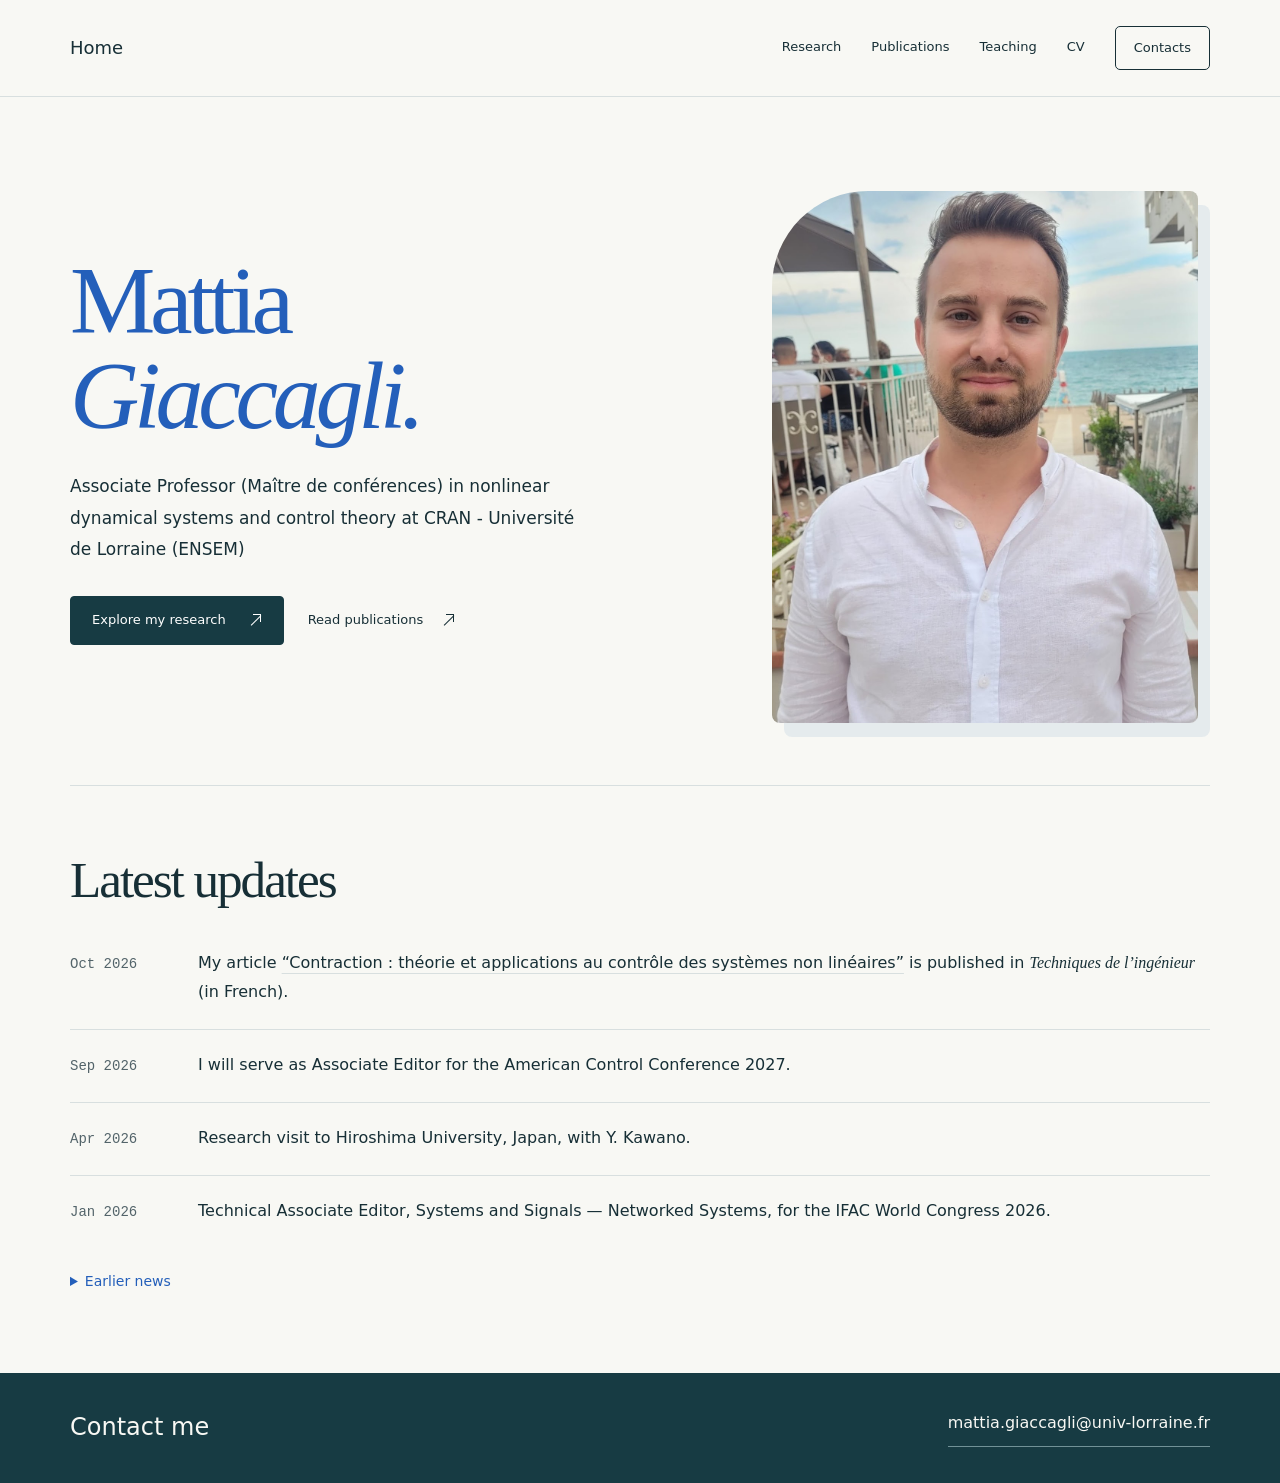
==== commit 99c73a46: "Add files via upload" ====
--- a/index.html
+++ b/index.html
@@ -51,12 +51,8 @@
         </div>
       </section>
 
-      <div class="affiliations" aria-label="Affiliations">
-        <span class="affiliation-label">At the intersection of</span>
-        <a href="http://www.cran.univ-lorraine.fr/" target="_blank" rel="noopener noreferrer">CRAN <span>Research</span></a>
-        <a href="https://www.univ-lorraine.fr/" target="_blank" rel="noopener noreferrer">Université de Lorraine <span>University</span></a>
-        <a href="https://ensem.univ-lorraine.fr/" target="_blank" rel="noopener noreferrer">ENSEM <span>Teaching</span></a>
-      </div>
+      <!-- Horizontal divider between the introduction and latest updates. -->
+      <hr class="homepage-divider">
 
       <!-- =============================================================
            LATEST UPDATES: EDIT YOUR NEWS IN THIS SECTION.
--- a/styles.css
+++ b/styles.css
@@ -116,3 +116,16 @@
     padding-block: 1.75rem;
   }
 }
+
+
+/* Homepage: one divider and the same blue for first and last name. */
+.homepage #home-heading,
+.homepage #home-heading em {
+  color: var(--accent);
+}
+
+.homepage .homepage-divider {
+  margin: 0;
+  border: 0;
+  border-top: 1px solid var(--line);
+}
